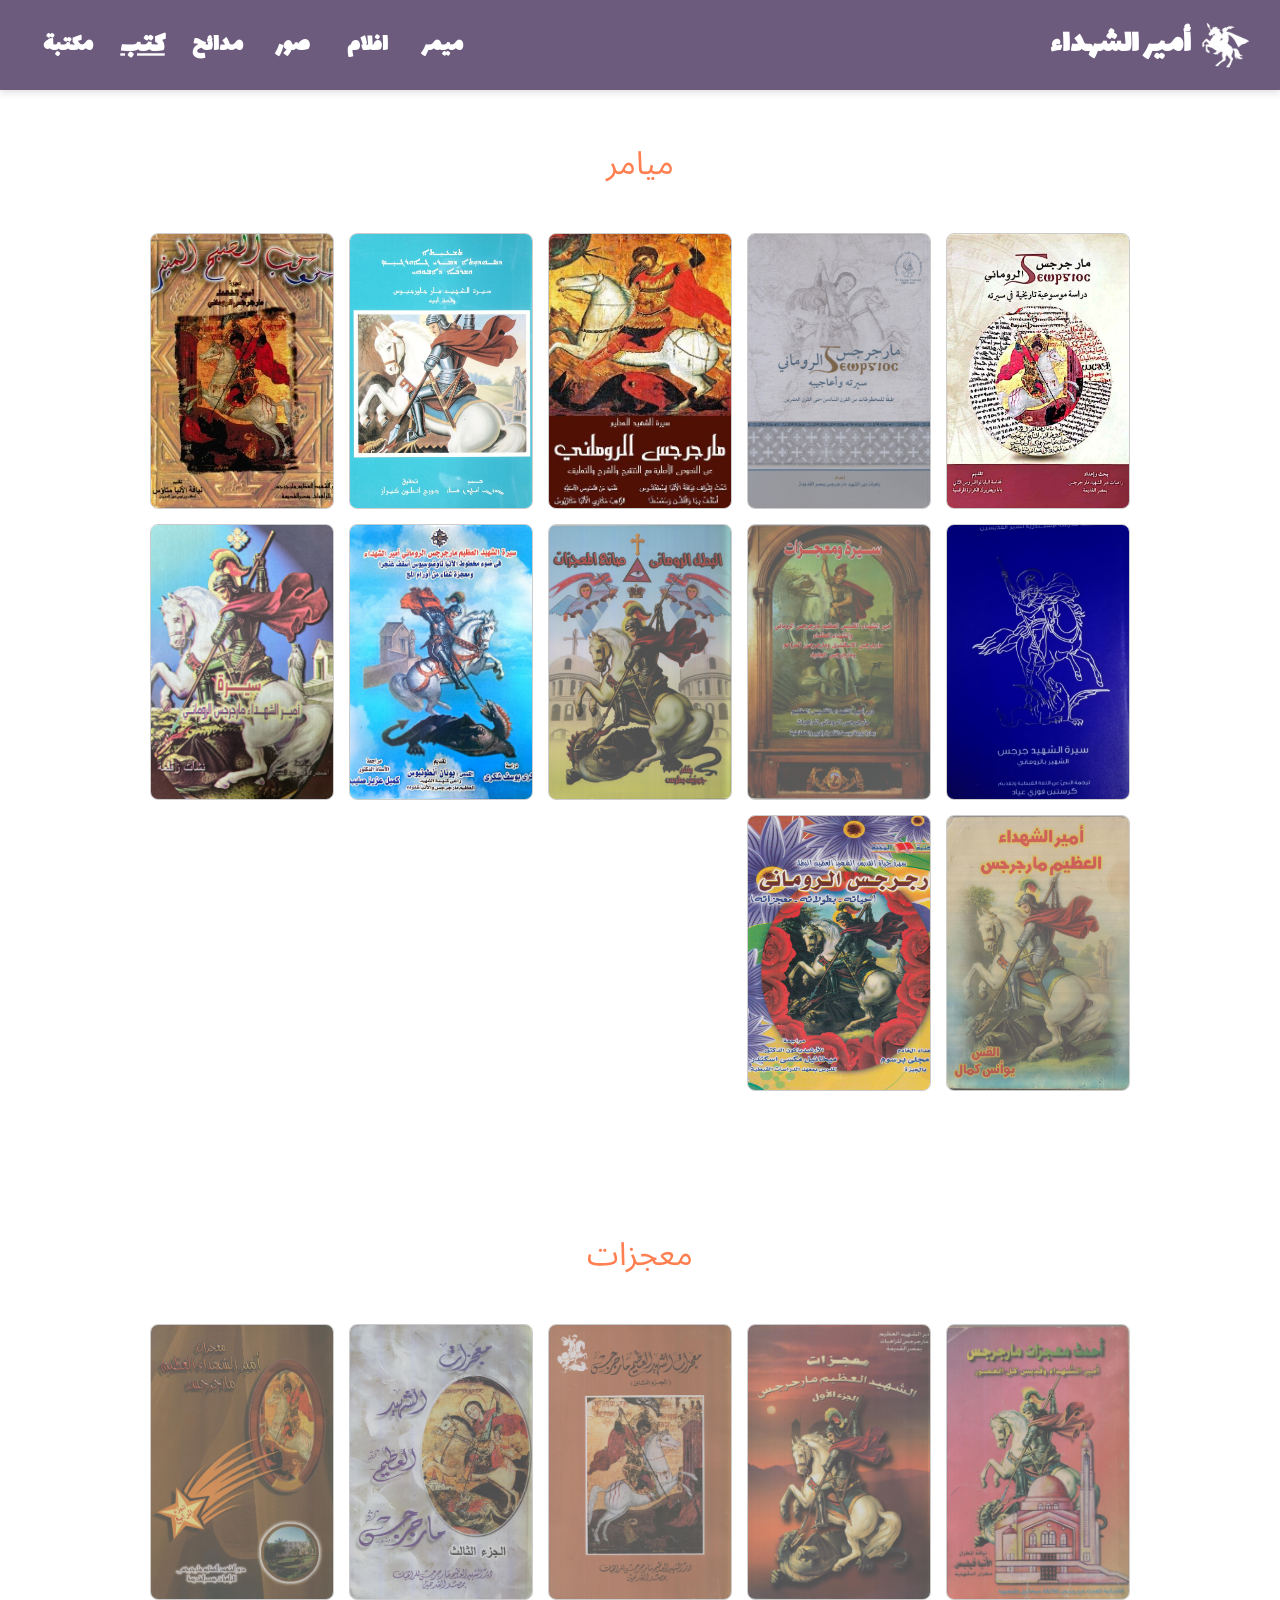
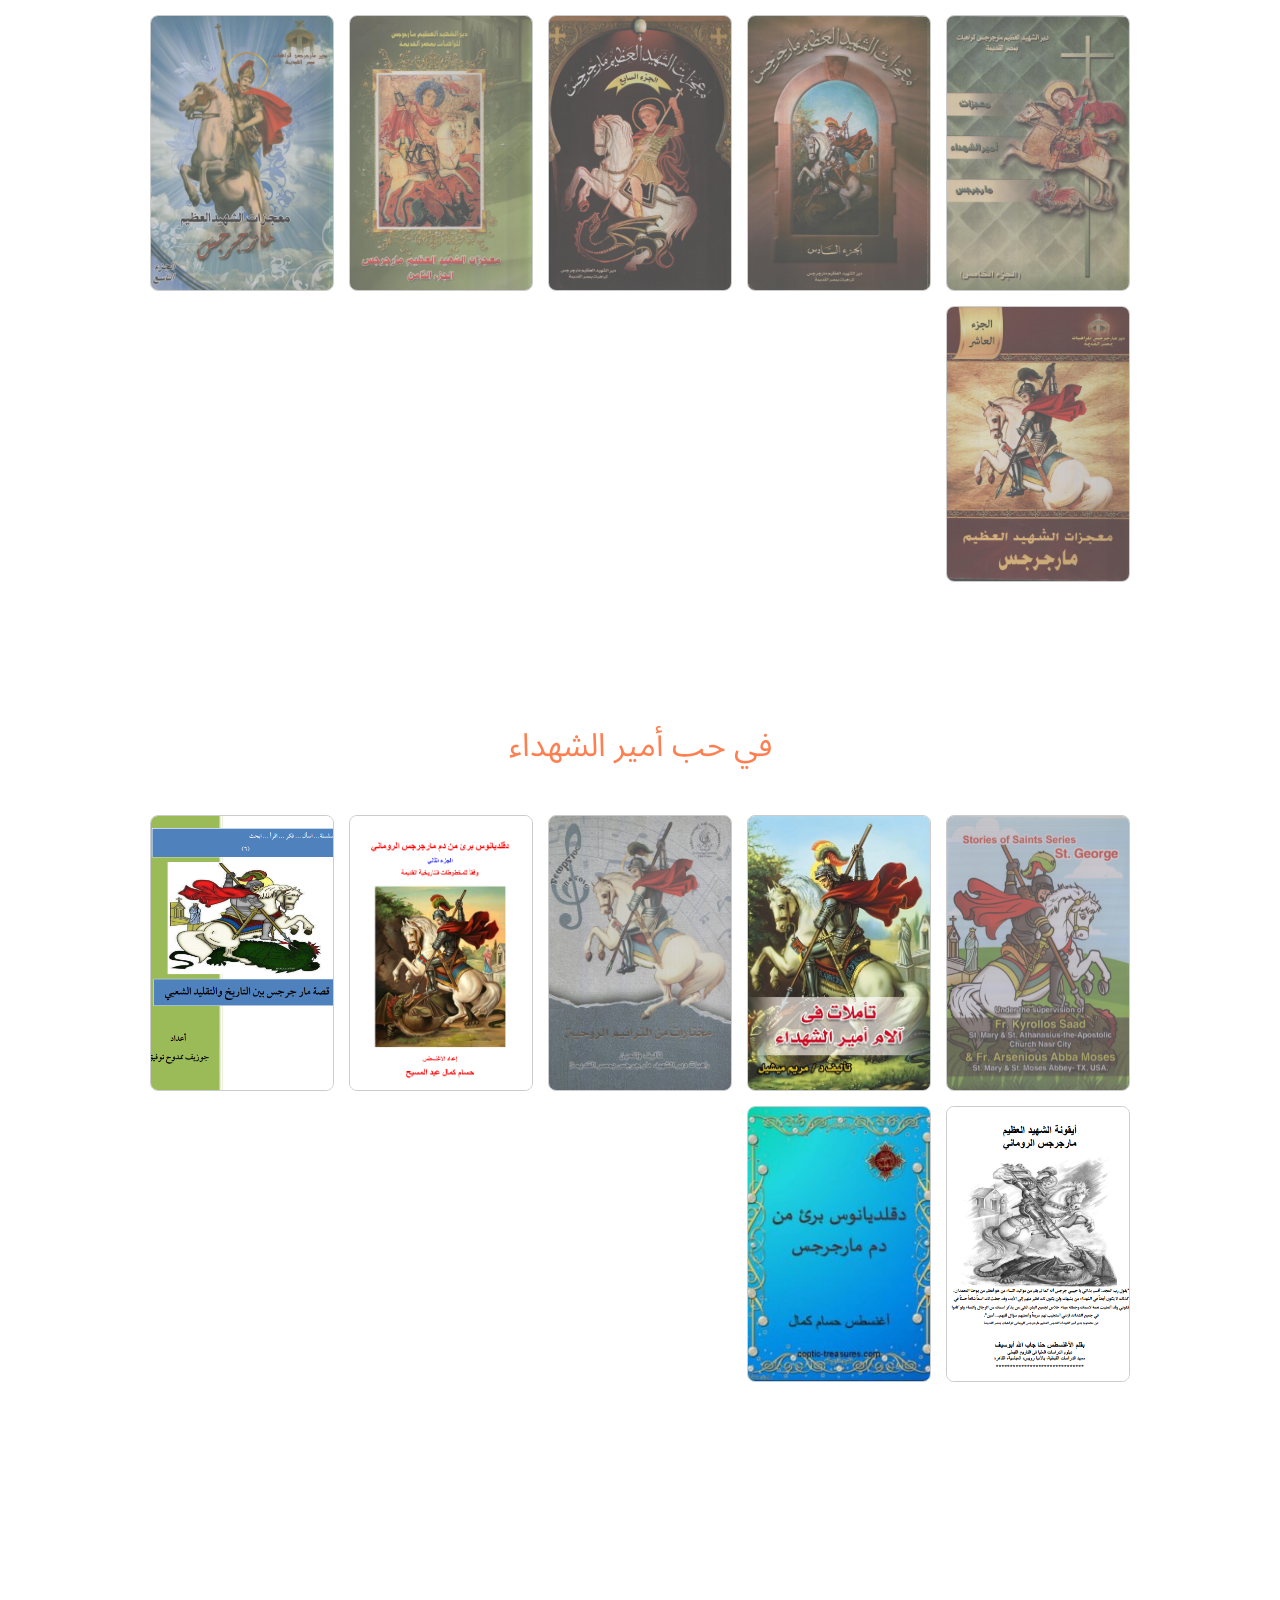
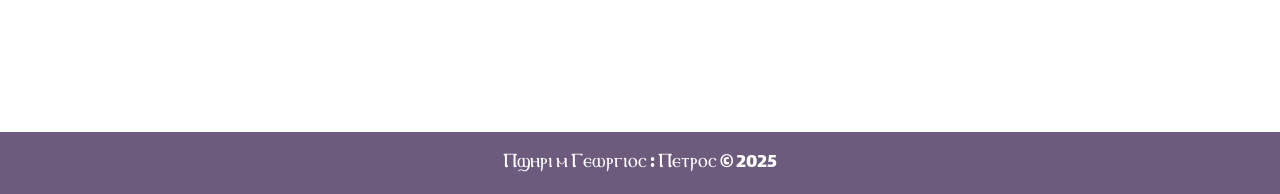
==== books.html @ aa39d23c "Added: books.html" ====
<!DOCTYPE html>
<html lang="en" dir="rtl">
  <head>
    <meta charset="UTF-8" />
    <link rel="shortcut icon" href="assets/fav-icon.png" type="image/x-icon">
    <link href="assets/css/lightbox.min.css" rel="stylesheet" />
    <link rel="stylesheet" href="assets/css/style.css" />
    <meta name="viewport" content="width=device-width, initial-scale=1.0" />
    <title>كتب</title>
  </head>
  <body>
    <nav>
      <div>
        <img src="assets/logo.png" alt="St. George Logo" />
        <h1>أمير الشهداء</h1>
      </div>
      <input type="checkbox" id="menu-toggle" class="menu-toggle" />
      <label for="menu-toggle" class="menu-icon">
        <span class="navicon"></span>
      </label>
      <ul class="menu">
        <li><h2><a href="index.html">ميمر</a></h2></li>
        <li><h2><a href="films.html">افلام</a></h2></li>
        <li><h2><a href="gallery.html">صور</a></h2></li>
        <li><h2><a href="melodies.html">مدائح</a></h2></li>
        <li><h2><a href="books.html" class="active">كتب</a></h2></li>
        <li><h2><a href="downloads.html">مكتبة</a></h2></li>
      </ul>
    </nav>
    
    <main>

      <div class="books-lead">
        <p>ميامر</p>
      </div>

      <section class="books-container">
        <div class="photo">
          <a href="assets/books/bio1.jpeg" data-lightbox="gallery">
            <img src="assets/books/bio1.jpeg" alt="St. George Bio Book 1" width="600" height="400">
          </a>
        </div>
        <div class="photo">
          <a href="assets/books/bio2.jpeg" data-lightbox="gallery">
            <img src="assets/books/bio2.jpeg" alt="St. George Bio Book 2" width="600" height="400">
          </a>
        </div>
        <div class="photo">
          <a href="assets/books/bio3.jpg" data-lightbox="gallery">
            <img src="assets/books/bio3.jpg" alt="St. George Bio Book 3" width="600" height="400">
          </a>
        </div>
        <div class="photo">
          <a href="assets/books/bio4.jpg" data-lightbox="gallery">
            <img src="assets/books/bio4.jpg" alt="St. George Bio Book 4" width="600" height="400">
          </a>
        </div>
        <div class="photo">
          <a href="assets/books/bio5.jpg" data-lightbox="gallery">
            <img src="assets/books/bio5.jpg" alt="St. George Bio Book 5" width="600" height="400">
          </a>
        </div>
        <div class="photo">
          <a href="assets/books/bio6.jpg" data-lightbox="gallery">
            <img src="assets/books/bio6.jpg" alt="St. George Bio Book 6" width="600" height="400">
          </a>
        </div>
        <div class="photo">
          <a href="assets/books/bio7.jpeg" data-lightbox="gallery">
            <img src="assets/books/bio7.jpeg" alt="St. George Bio Book 7" width="600" height="400">
          </a>
        </div>
        <div class="photo">
          <a href="assets/books/bio8.jpeg" data-lightbox="gallery">
            <img src="assets/books/bio8.jpeg" alt="St. George Bio Book 8" width="600" height="400">
          </a>
        </div>
        <div class="photo">
          <a href="assets/books/bio9.jpg" data-lightbox="gallery">
            <img src="assets/books/bio9.jpg" alt="St. George Bio Book 9" width="600" height="400">
          </a>
        </div>
        <div class="photo">
          <a href="assets/books/bio10.jpg" data-lightbox="gallery">
            <img src="assets/books/bio10.jpg" alt="St. George Bio Book 10" width="600" height="400">
          </a>
        </div>
        <div class="photo">
          <a href="assets/books/bio11.jpeg" data-lightbox="gallery">
            <img src="assets/books/bio11.jpeg" alt="St. George Bio Book 11" width="600" height="400">
          </a>
        </div>
        <div class="photo">
          <a href="assets/books/bio12.png" data-lightbox="gallery">
            <img src="assets/books/bio12.png" alt="St. George Bio Book 12" width="600" height="400">
          </a>
        </div>
      </section>

      <div class="books-lead">
        <p>معجزات</p>
      </div>

      <section class="books-container">
        <div class="photo">
          <a href="assets/books/mir1.jpeg" data-lightbox="gallery">
            <img src="assets/books/mir1.jpeg" alt="St. George Miracle Book 1" width="600" height="400">
          </a>
        </div>
        <div class="photo">
          <a href="assets/books/mir2.jpeg" data-lightbox="gallery">
            <img src="assets/books/mir2.jpeg" alt="St. George Miracle Book 2" width="600" height="400">
          </a>
        </div>
        <div class="photo">
          <a href="assets/books/mir3.jpeg" data-lightbox="gallery">
            <img src="assets/books/mir3.jpeg" alt="St. George Miracle Book 3" width="600" height="400">
          </a>
        </div>
        <div class="photo">
          <a href="assets/books/mir4.jpeg" data-lightbox="gallery">
            <img src="assets/books/mir4.jpeg" alt="St. George Miracle Book 4" width="600" height="400">
          </a>
        </div>
        <div class="photo">
          <a href="assets/books/mir5.jpeg" data-lightbox="gallery">
            <img src="assets/books/mir5.jpeg" alt="St. George Miracle Book 5" width="600" height="400">
          </a>
        </div>
        <div class="photo">
          <a href="assets/books/mir6.jpeg" data-lightbox="gallery">
            <img src="assets/books/mir6.jpeg" alt="St. George Miracle Book 6" width="600" height="400">
          </a>
        </div>
        <div class="photo">
          <a href="assets/books/mir7.jpeg" data-lightbox="gallery">
            <img src="assets/books/mir7.jpeg" alt="St. George Miracle Book 7" width="600" height="400">
          </a>
        </div>
        <div class="photo">
          <a href="assets/books/mir8.jpeg" data-lightbox="gallery">
            <img src="assets/books/mir8.jpeg" alt="St. George Miracle Book 8" width="600" height="400">
          </a>
        </div>
        <div class="photo">
          <a href="assets/books/mir9.jpeg" data-lightbox="gallery">
            <img src="assets/books/mir9.jpeg" alt="St. George Miracle Book 9" width="600" height="400">
          </a>
        </div>
        <div class="photo">
          <a href="assets/books/mir10.jpeg" data-lightbox="gallery">
            <img src="assets/books/mir10.jpeg" alt="St. George Miracle Book 10" width="600" height="400">
          </a>
        </div>
        <div class="photo">
          <a href="assets/books/mir11.jpeg" data-lightbox="gallery">
            <img src="assets/books/mir11.jpeg" alt="St. George Miracle Book 11" width="600" height="400">
          </a>
        </div>
      </section>

      <div class="books-lead">
        <p>في حب أمير الشهداء</p>
      </div>

      <section class="books-container">
        <div class="photo">
          <a href="assets/books/misc1.jpeg" data-lightbox="gallery">
            <img src="assets/books/misc1.jpeg" alt="St. George Miracle Book 1" width="600" height="400">
          </a>
        </div>
        <div class="photo">
          <a href="assets/books/misc2.jpg" data-lightbox="gallery">
            <img src="assets/books/misc2.jpg" alt="St. George Miracle Book 2" width="600" height="400">
          </a>
        </div>
        <div class="photo">
          <a href="assets/books/misc3.jpeg" data-lightbox="gallery">
            <img src="assets/books/misc3.jpeg" alt="St. George Miracle Book 3" width="600" height="400">
          </a>
        </div>
        <div class="photo">
          <a href="assets/books/misc4.png" data-lightbox="gallery">
            <img src="assets/books/misc4.png" alt="St. George Miracle Book 4" width="600" height="400">
          </a>
        </div>
        <div class="photo">
          <a href="assets/books/misc5.png" data-lightbox="gallery">
            <img src="assets/books/misc5.png" alt="St. George Miracle Book 5" width="600" height="400">
          </a>
        </div>
        <div class="photo">
          <a href="assets/books/misc6.png" data-lightbox="gallery">
            <img src="assets/books/misc6.png" alt="St. George Miracle Book 6" width="600" height="400">
          </a>
        </div>
        <div class="photo">
          <a href="assets/books/misc7.jpg" data-lightbox="gallery">
            <img src="assets/books/misc7.jpg" alt="St. George Miracle Book 7" width="600" height="400">
          </a>
        </div>
      </section>

    </main>

    <div style="margin-top: 350px"></div>

    <footer>
      <p>Ⲡϣⲏⲣⲓ ⲙ Ⲅⲉⲱⲣⲅⲓⲟⲥ : Ⲡⲉⲧⲣⲟⲥ © 2025</p>
    </footer>

    <script src="assets/scripts/jquery-3.6.0.min.js"></script>
    <script src="assets/scripts/lightbox.min.js"></script>
  </body>
</html>
---- assets/css/style.css ----
/* Index */
@font-face {
  font-family: "NotoSansArabic-Regular";
  src: url("../fonts/NotoSansArabic-Regular.ttf");
  font-weight: 400;
}
@font-face {
  font-family: "Lalezar-Regular";
  src: url("../fonts/Lalezar-Regular.ttf");
  font-weight: 400;
}
* {
  margin: 0px;
  padding: 0px;
  box-sizing: border-box;
}
p {
  font-family: "NotoSansArabic-Regular";
}
h2,h3 {
  font-family: "Lalezar-Regular";
  color: #6c5b7c;
}
nav {
  padding-inline: 30px;
  padding-block: 20px;
  background-color: #6c5b7c;
  display: flex;
  justify-content: space-between;
  align-items: center;
  position: fixed;
  top: 0;
  left: 0;
  width: 100%;
  z-index: 1000;
  box-shadow: 0 2px 8px rgba(0, 0, 0, 0.15);
}
nav > div {
  display: flex;
  align-items: center;
  gap: 10px;
}
nav > div > h1 {
  display: inline-block;
  font-family: "Lalezar-Regular";
  color: white;
  font-size: 32px;
}
nav > div > img {
  width: 49px;
  height: auto;
}
/* Checkbox Hack elements */
.menu-toggle {
  display: none;
}
.menu-icon {
  display: none;
  cursor: pointer;
  padding: 10px;
  user-select: none;
}
.menu-icon .navicon {
  background: white;
  display: block;
  height: 3px;
  position: relative;
  transition: background 0.2s ease-out;
  width: 25px;
}
.menu-icon .navicon:before,
.menu-icon .navicon:after {
  background: white;
  content: '';
  display: block;
  height: 100%;
  position: absolute;
  transition: all 0.2s ease-out;
  width: 100%;
}
.menu-icon .navicon:before {
  top: 8px;
}
.menu-icon .navicon:after {
  top: -8px;
}

nav > .menu {
  list-style-type: none;
  display: flex;
}
nav > .menu > li {
  display: flex;
  justify-content: center;
  width: 75px;
}
nav > .menu > li > h2 > a {
  text-decoration: none;
  color: white;
  display: inline-block; /* For transform: scale(1.2) to work */
  transition: transform 0.3s ease;
}
nav > .menu > li > h2 > a:hover {
  transform: scale(1.2);
  text-decoration: underline;
}
nav > .menu > li > h2 > a.active {
  transform: scale(1.2);
  text-decoration: underline;
}
main {
    text-align: right;
}
.hero {
  display: grid;
  grid-template-columns: minmax(300px, 500px) minmax(250px, 400px);
  grid-template-rows: auto auto;
  gap: 20px;
  justify-content: center;
  padding-inline: 20px;
  max-width: 1000px;
  margin-inline: auto;
}
.hero > div:first-child {
  grid-column: 1/2;
  grid-row: 1/2;
}
.hero > img:nth-child(2) {
  grid-column: 2/3;
  grid-row: 1/2;
  border-radius: 12px;
  box-shadow: 0 4px 15px rgba(0, 0, 0, 0.1);
}
.hero > img {
  width: 100%;
  height: auto;
}
.hero > div:last-child {
  grid-column: 1/3;
  grid-row: 2/3;
  display: flex;
  justify-content: center;
  margin-block: 20px;
}
.hero > div > h3 {
  margin-block-start: 20px;
}
audio {
  width: 100%;
  max-width: 500px;
}
.lead {
  display: flex;
  flex-direction: column;
  align-items: center;
  color: coral;
  margin-block-start: 130px;
  margin-block-end: 35px;
}
.lead > p {
  margin-block: 0px;
  font-size: 32px;
}
footer {
  padding-inline: 15px;
  padding-block: 15px;
  background-color: #6c5b7c;
  display: flex;
  justify-content: center;
}
footer > p {
  font-family: "Lalezar-Regular";
  color: white;
  font-size: 20px;
}
/* Films Page */
main > .films-container {
  padding-top: 90px;
}
main > section > .films-container > .lead > p {
  margin-block: 0px;
  font-size: 32px;
}
.video-container {
  width: 100%;
  display: flex;
  justify-content: center;
  margin-block: 20px;
}

.video-container iframe {
  width: 80%;   
  max-width: 900px;
  aspect-ratio: 16/9;
  border: none;
  border-radius: 10px;
}
/* Gallery Page */
.gallery-container {
  display: grid;
  grid-template-columns: repeat(auto-fill, minmax(180px, 1fr));
  gap: 15px;
  margin-inline: 150px;
}
.gallery-container > .photo {
  border: 1px solid #ccc;
  width: 100%;
  aspect-ratio: 1 / 1;
  overflow: hidden;
  border-radius: 8px;
  transition: border 0.3s ease, transform 0.3s ease, box-shadow 0.3s ease;
}

.gallery-container > .photo:hover {
  border: 2px solid #6c5b7c;
  transform: translateY(-5px);
  box-shadow: 0 5px 15px rgba(108, 91, 124, 0.3);
}

.gallery-container > .photo img {
  width: 100%;
  height: 100%;
  object-fit: cover;
}
.gallery-lead {
  display: flex;
  flex-direction: column;
  align-items: center;
  color: coral;
  margin-block-start: 130px;
  margin-block-end: 35px;
}
.gallery-lead > p {
  margin-block: 0px;
  font-size: 32px;
}
/* Books Page */
.books-container {
  display: grid;
  grid-template-columns: repeat(auto-fill, minmax(180px, 1fr));
  gap: 15px;
  margin-inline: 150px;
}
.books-container > .photo {
  border: 1px solid #ccc;
  width: 100%;
  aspect-ratio: 2 / 3;
  overflow: hidden;
  border-radius: 8px;
  transition: border 0.3s ease, transform 0.3s ease, box-shadow 0.3s ease;
}

.books-container > .photo:hover {
  border: 2px solid #6c5b7c;
  transform: translateY(-5px);
  box-shadow: 0 5px 15px rgba(108, 91, 124, 0.3);
}

.books-container > .photo img {
  width: 100%;
  height: 100%;
  object-fit: cover;
}
.books-lead {
  display: flex;
  flex-direction: column;
  align-items: center;
  color: coral;
  margin-block-start: 130px;
  margin-block-end: 35px;
}
.books-lead > p {
  margin-block: 0px;
  font-size: 32px;
}
/* Downloads Page */
.downloads-container {
  margin-inline: 150px;
  display: flex;
  flex-direction: column;
  gap: 12px;
}
.downloads-container > a {
  font-family: "NotoSansArabic-Regular";
  display: block;
  padding: 15px 20px;
  background-color: #f8f6f9;
  border-right: 4px solid #6c5b7c;
  border-radius: 6px;
  color: #333;
  text-decoration: none;
  font-size: 18px;
  transition: background-color 0.2s ease, transform 0.2s ease, box-shadow 0.2s ease;
  box-shadow: 0 2px 4px rgba(0, 0, 0, 0.05);
}
.downloads-container > a:hover {
  background-color: #eeeaf1;
  transform: translateX(-5px);
  box-shadow: 0 4px 8px rgba(0, 0, 0, 0.1);
}

/* Media Queries for Responsiveness */

@media (max-width: 992px) {
  .hero {
    grid-template-columns: 1fr;
    grid-template-rows: auto auto auto;
    gap: 25px;
  }
  
  .hero > div:first-child {
    grid-column: 1;
    grid-row: 2;
  }
  
  .hero > img:nth-child(2) {
    grid-column: 1;
    grid-row: 1;
    max-width: 100%;
    height: auto;
  }
  
  .hero > div:last-child {
    grid-column: 1;
    grid-row: 3;
  }
  
  .gallery-container,
  .books-container,
  .downloads-container {
    margin-inline: 40px;
  }
}

@media (max-width: 768px) {
  /* Navigation Bar Drawer (Hamburger Menu) */
  nav {
    padding-inline: 20px;
    padding-block: 15px;
  }
  
  nav > div > h1 {
    font-size: 24px;
  }
  
  nav > div > img {
    width: 38px;
  }
  
  .menu-icon {
    display: block;
  }
  
  nav > .menu {
    display: none;
    flex-direction: column;
    width: 100%;
    background-color: #6c5b7c;
    position: absolute;
    top: 100%;
    left: 0;
    padding-block: 10px;
    box-shadow: 0 4px 10px rgba(0, 0, 0, 0.15);
  }
  
  nav > .menu > li {
    width: 100%;
    padding-block: 12px;
    border-bottom: 1px solid rgba(255, 255, 255, 0.1);
  }
  
  nav > .menu > li:last-child {
    border-bottom: none;
  }
  
  nav > .menu > li > h2 > a {
    font-size: 20px;
  }
  
  .menu-toggle:checked ~ .menu {
    display: flex;
  }
  
  /* Animate Hamburger to X */
  .menu-toggle:checked ~ .menu-icon .navicon {
    background: transparent;
  }
  
  .menu-toggle:checked ~ .menu-icon .navicon:before {
    transform: rotate(-45deg);
    top: 0;
  }
  
  .menu-toggle:checked ~ .menu-icon .navicon:after {
    transform: rotate(45deg);
    top: 0;
  }
  
  /* Adjust Lead Headers */
  .lead,
  .gallery-lead,
  .books-lead {
    margin-block-start: 100px;
    margin-block-end: 25px;
    padding-inline: 15px;
    text-align: center;
  }
  
  .lead > p,
  .gallery-lead > p,
  .books-lead > p {
    font-size: 24px;
  }
  
  /* Layout adjustments */
  .gallery-container,
  .books-container {
    margin-inline: 15px;
    grid-template-columns: repeat(auto-fill, minmax(130px, 1fr));
    gap: 12px;
  }
  
  .downloads-container {
    margin-inline: 15px;
  }
  
  .downloads-container > a {
    font-size: 16px;
    padding: 12px 15px;
  }
  
  .video-container iframe {
    width: 95%;
  }
  
  main > .films-container {
    padding-top: 10px;
  }
  
  footer > p {
    font-size: 16px;
  }

  /* Responsive spacer divs */
  div[style*="margin-top: 350px"],
  div[style*="margin-block-start: 350px"] {
    margin-top: 120px !important;
    margin-block-start: 120px !important;
  }
}
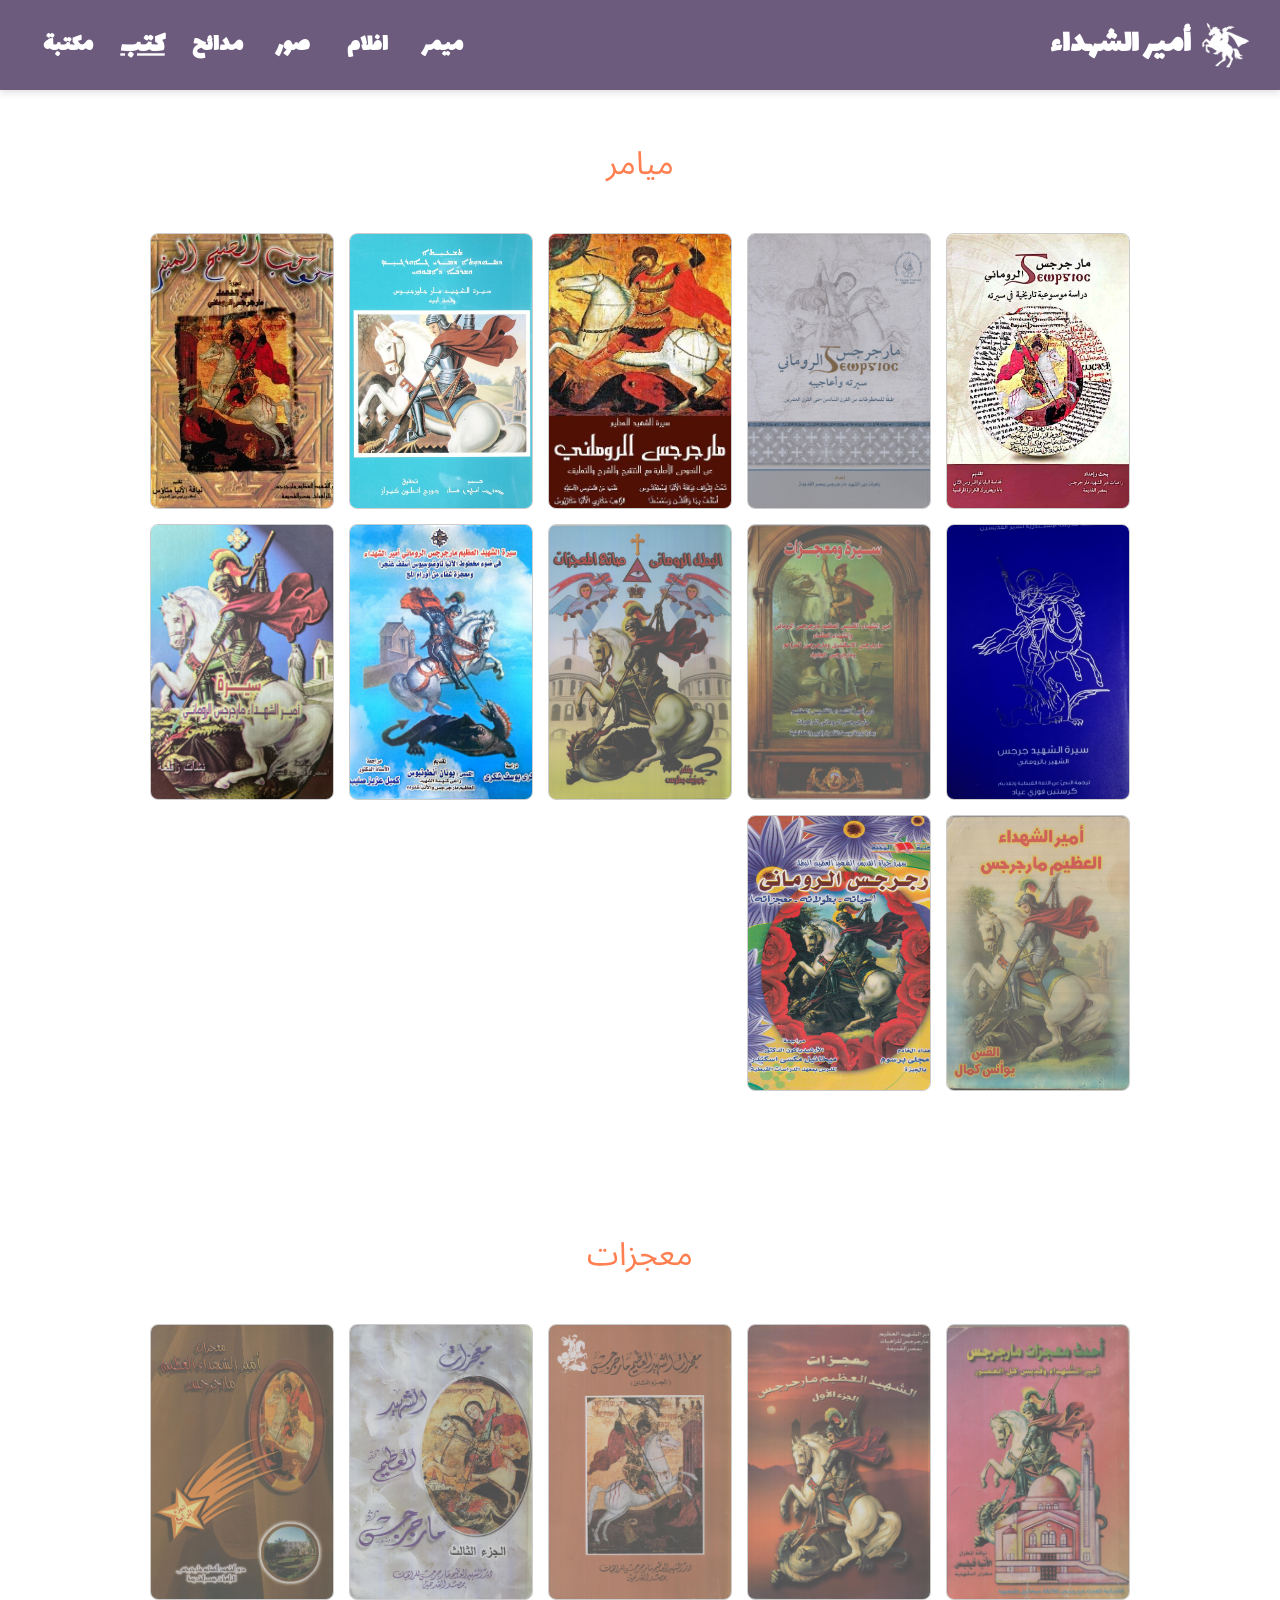
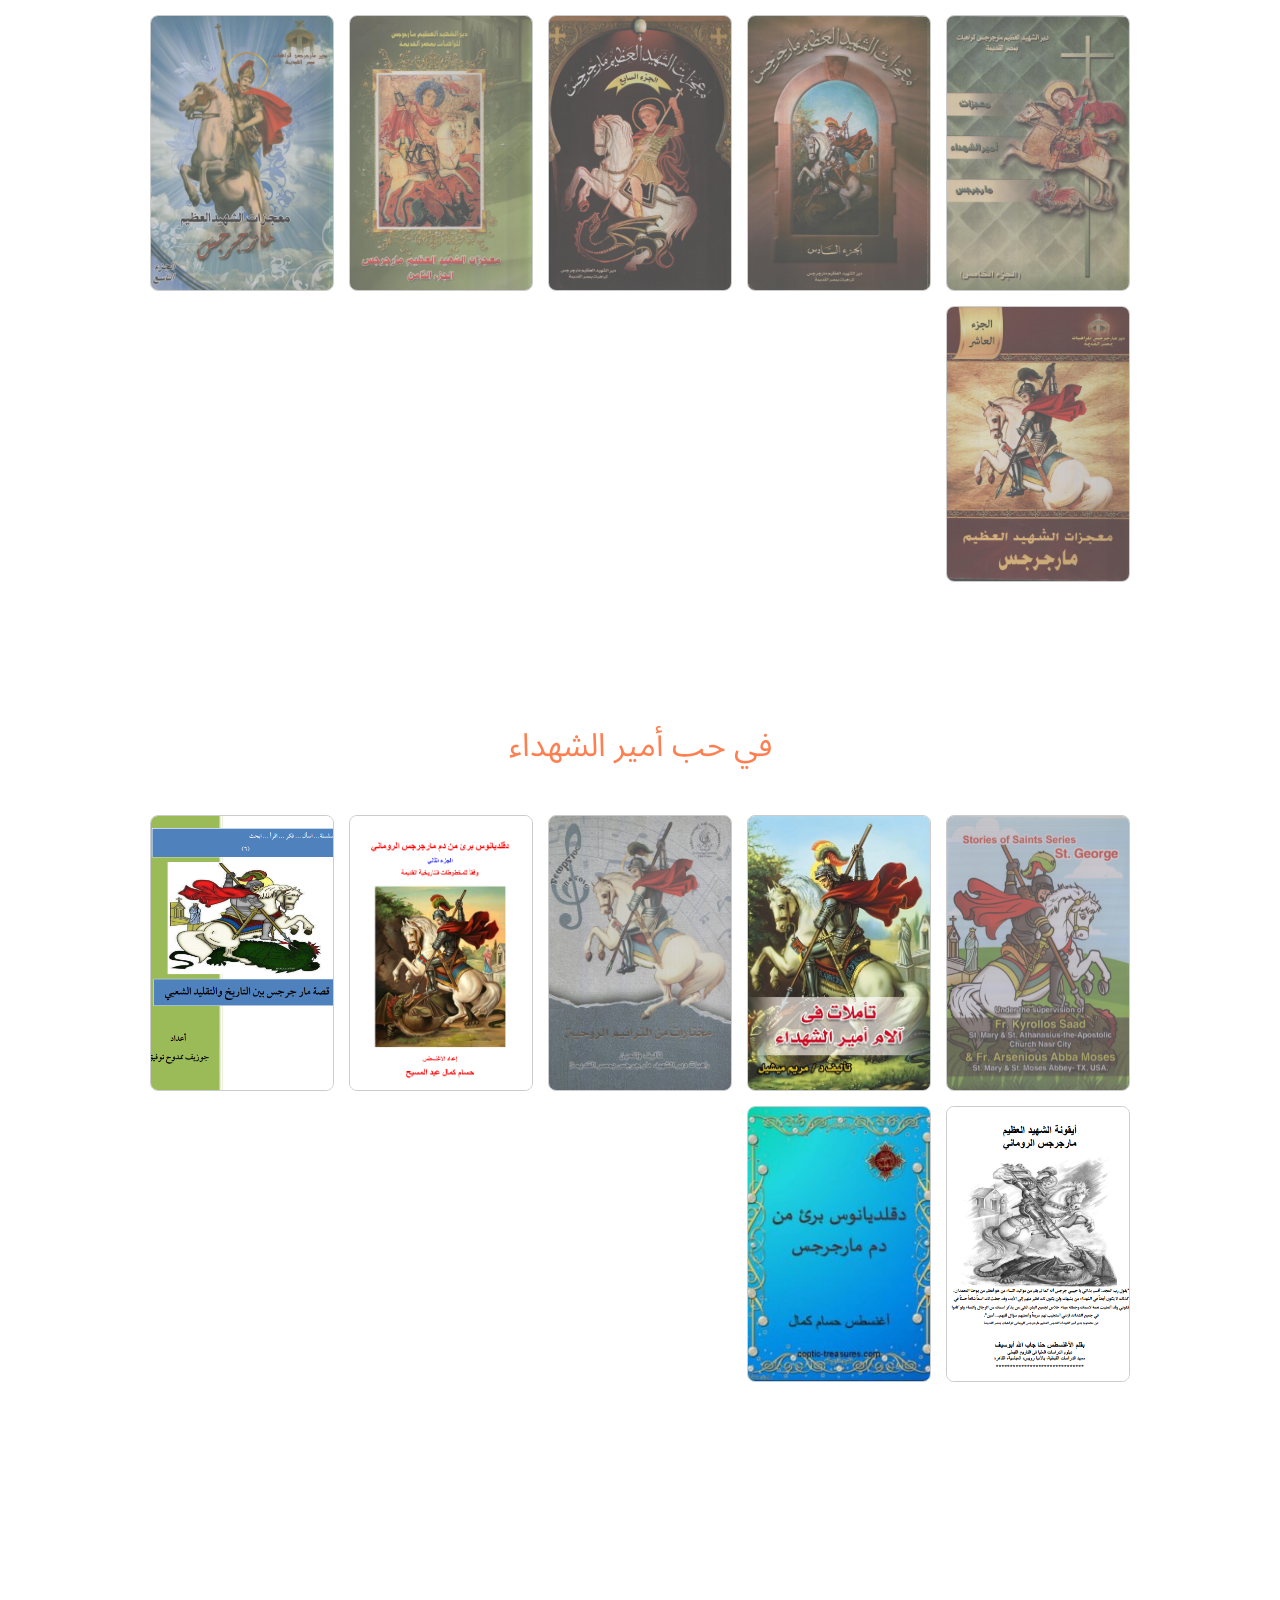
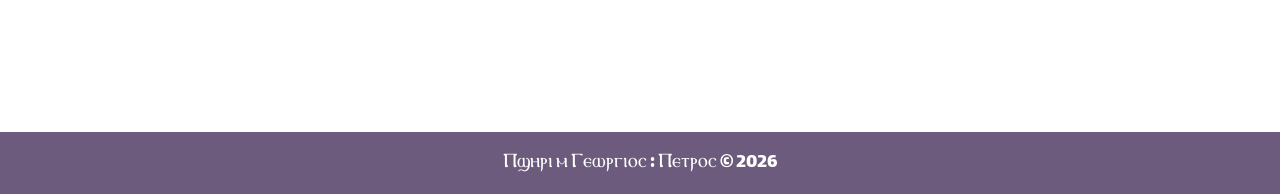
==== commit b5b0763d: "Modified: books.html" ====
--- a/books.html
+++ b/books.html
@@ -206,7 +206,7 @@
     <div style="margin-top: 350px"></div>
 
     <footer>
-      <p>Ⲡϣⲏⲣⲓ ⲙ Ⲅⲉⲱⲣⲅⲓⲟⲥ : Ⲡⲉⲧⲣⲟⲥ © 2025</p>
+      <p>Ⲡϣⲏⲣⲓ ⲙ Ⲅⲉⲱⲣⲅⲓⲟⲥ : Ⲡⲉⲧⲣⲟⲥ © 2026</p>
     </footer>
 
     <script src="assets/scripts/jquery-3.6.0.min.js"></script>
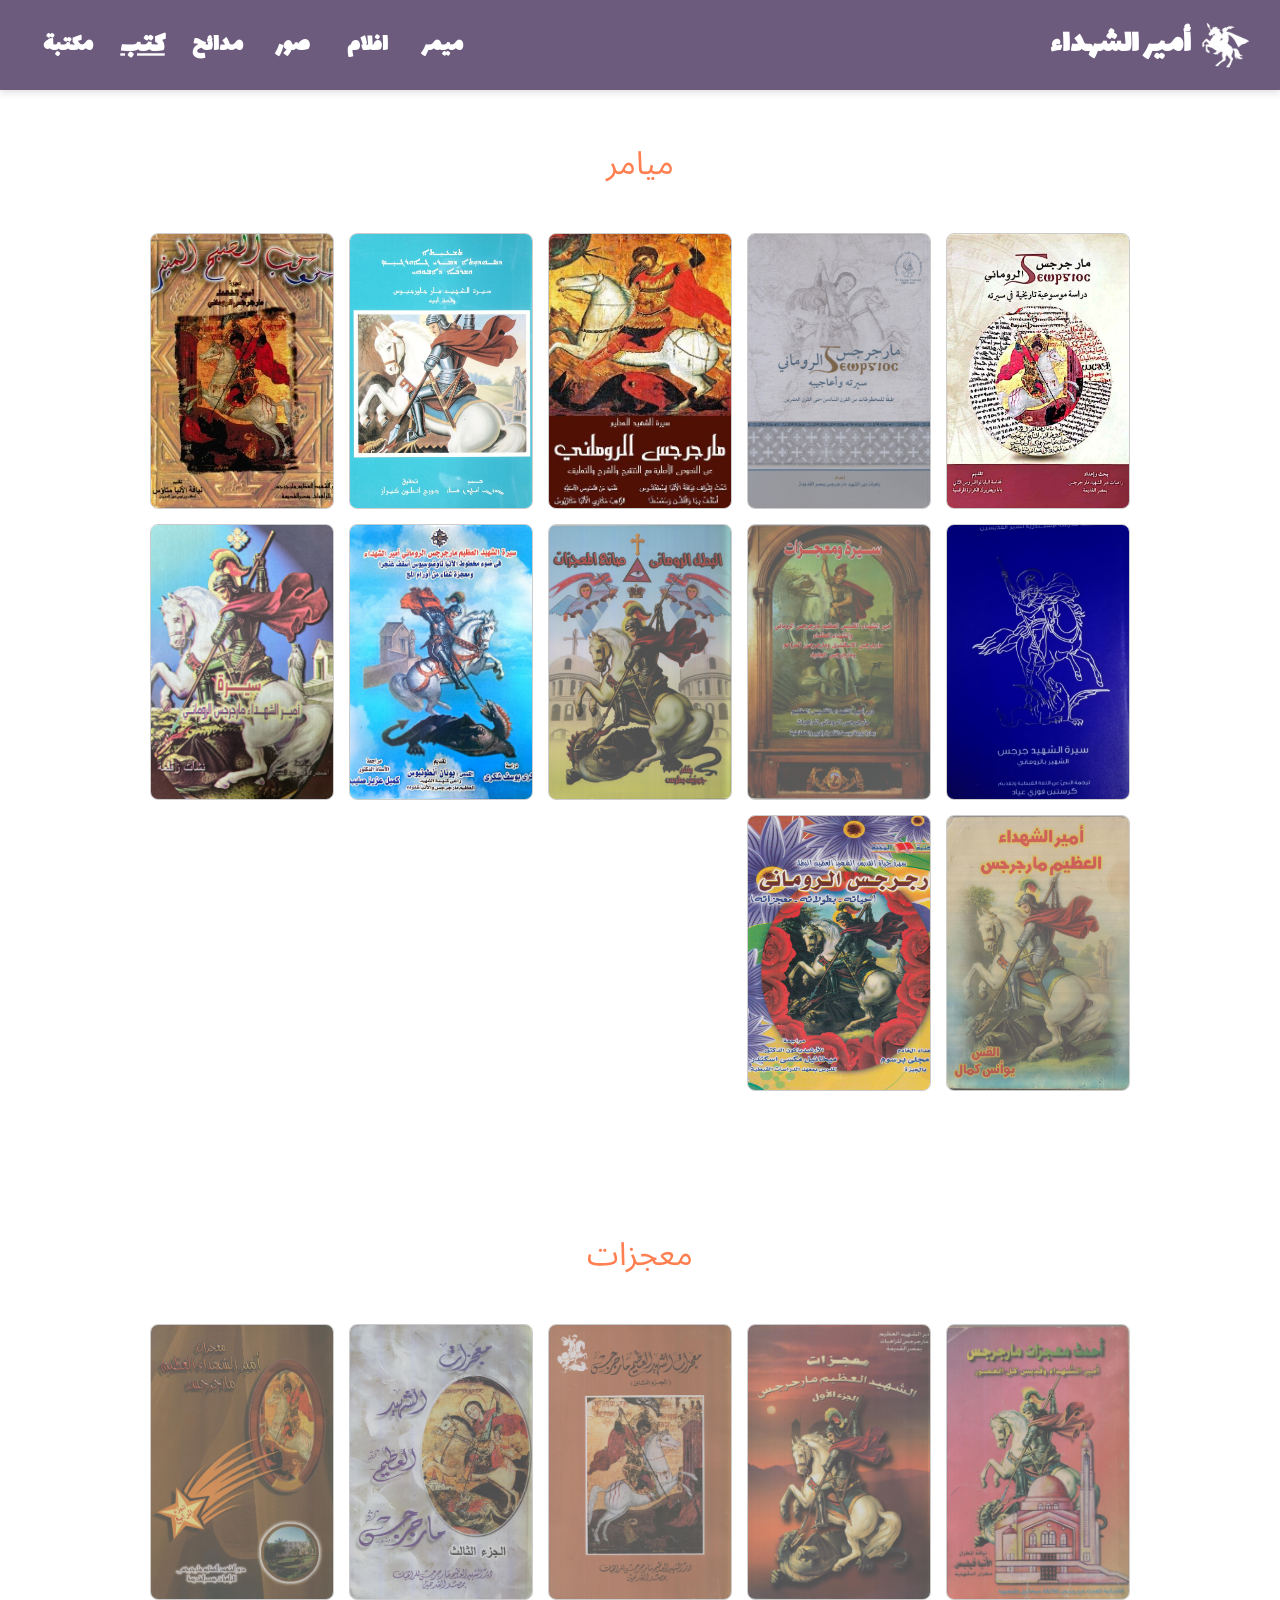
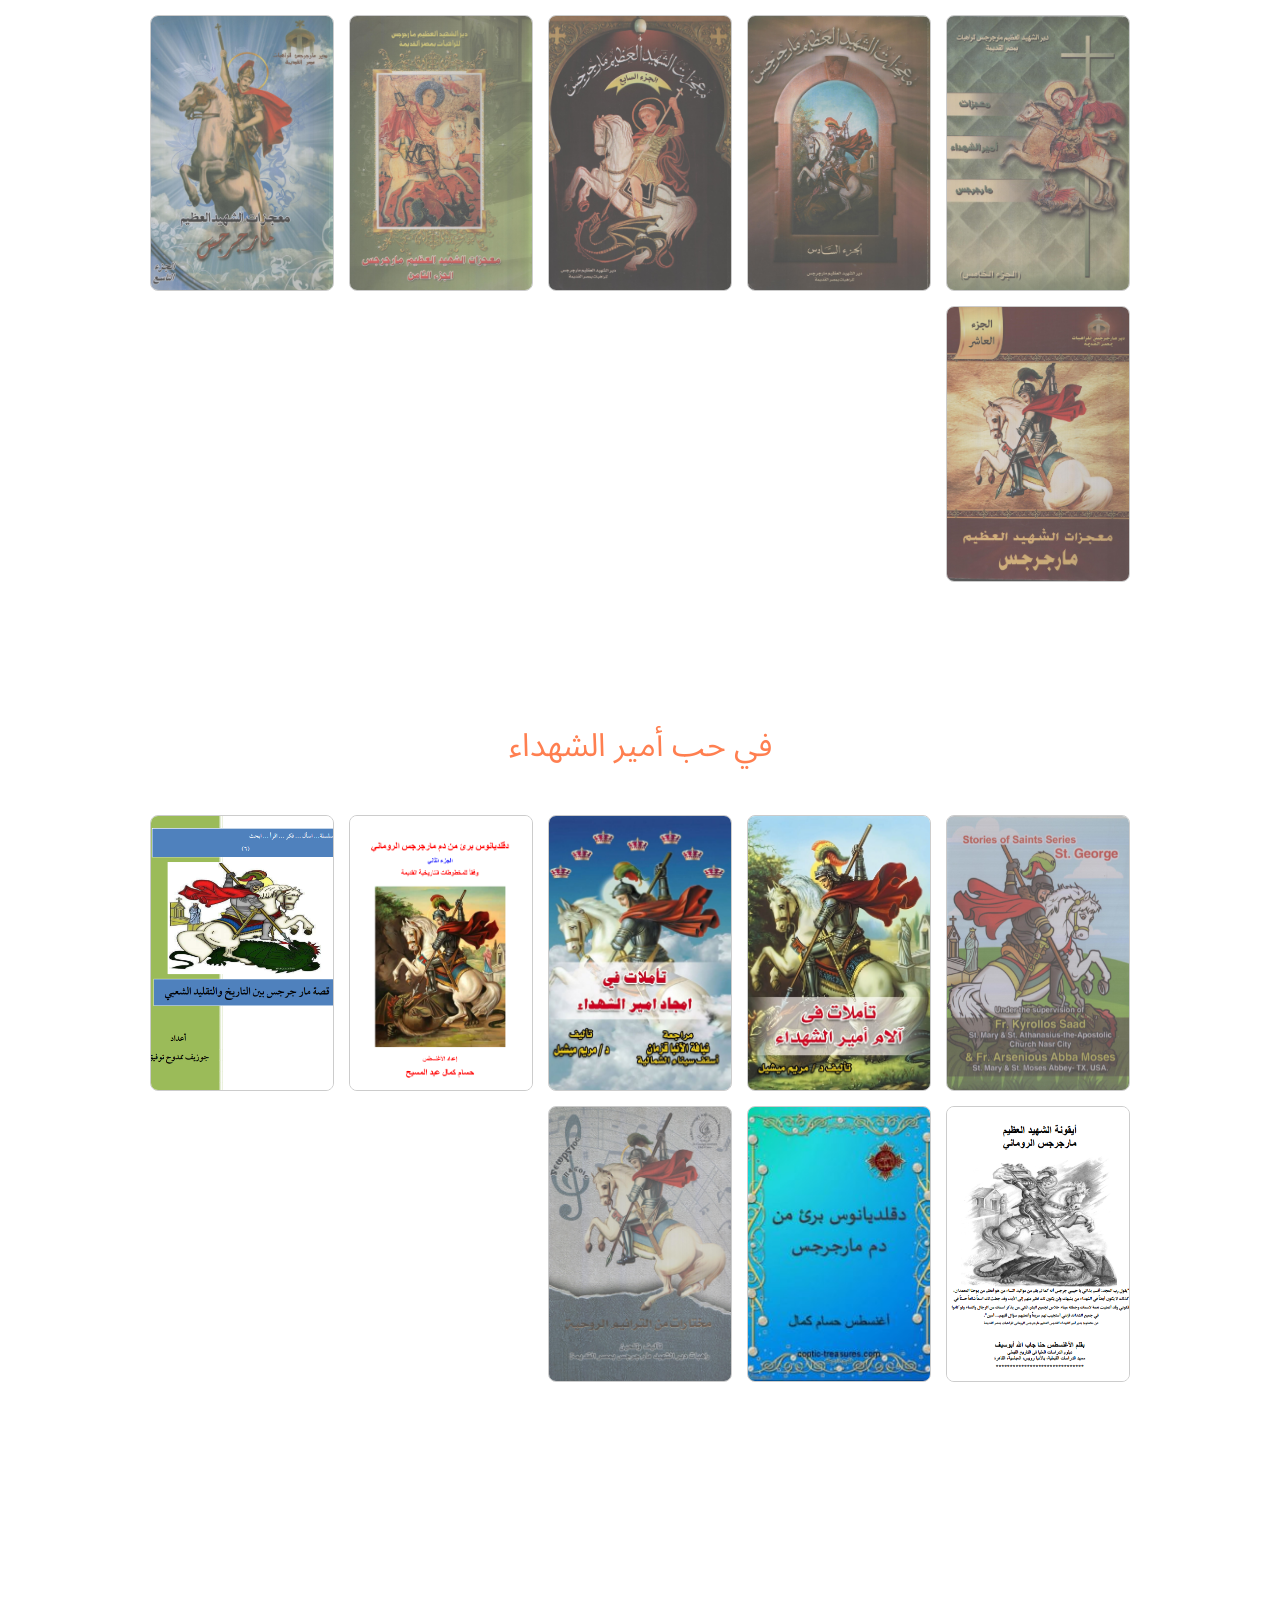
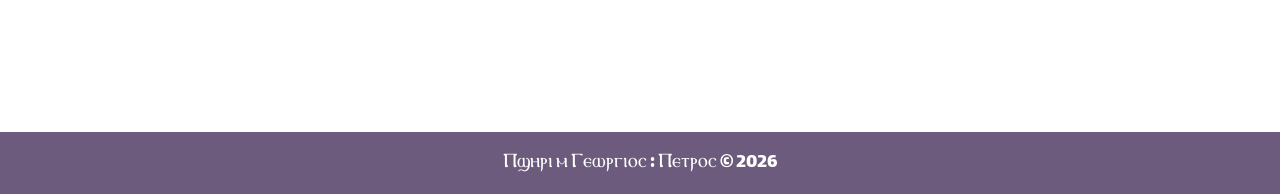
==== commit 1d336bd4: "Modified: books.html" ====
--- a/books.html
+++ b/books.html
@@ -199,6 +199,11 @@
             <img src="assets/books/misc7.jpg" alt="St. George Miracle Book 7" width="600" height="400">
           </a>
         </div>
+        <div class="photo">
+          <a href="assets/books/misc8.jpeg" data-lightbox="gallery">
+            <img src="assets/books/misc8.jpeg" alt="St. George Miracle Book 8" width="600" height="400">
+          </a>
+        </div>
       </section>
 
     </main>
